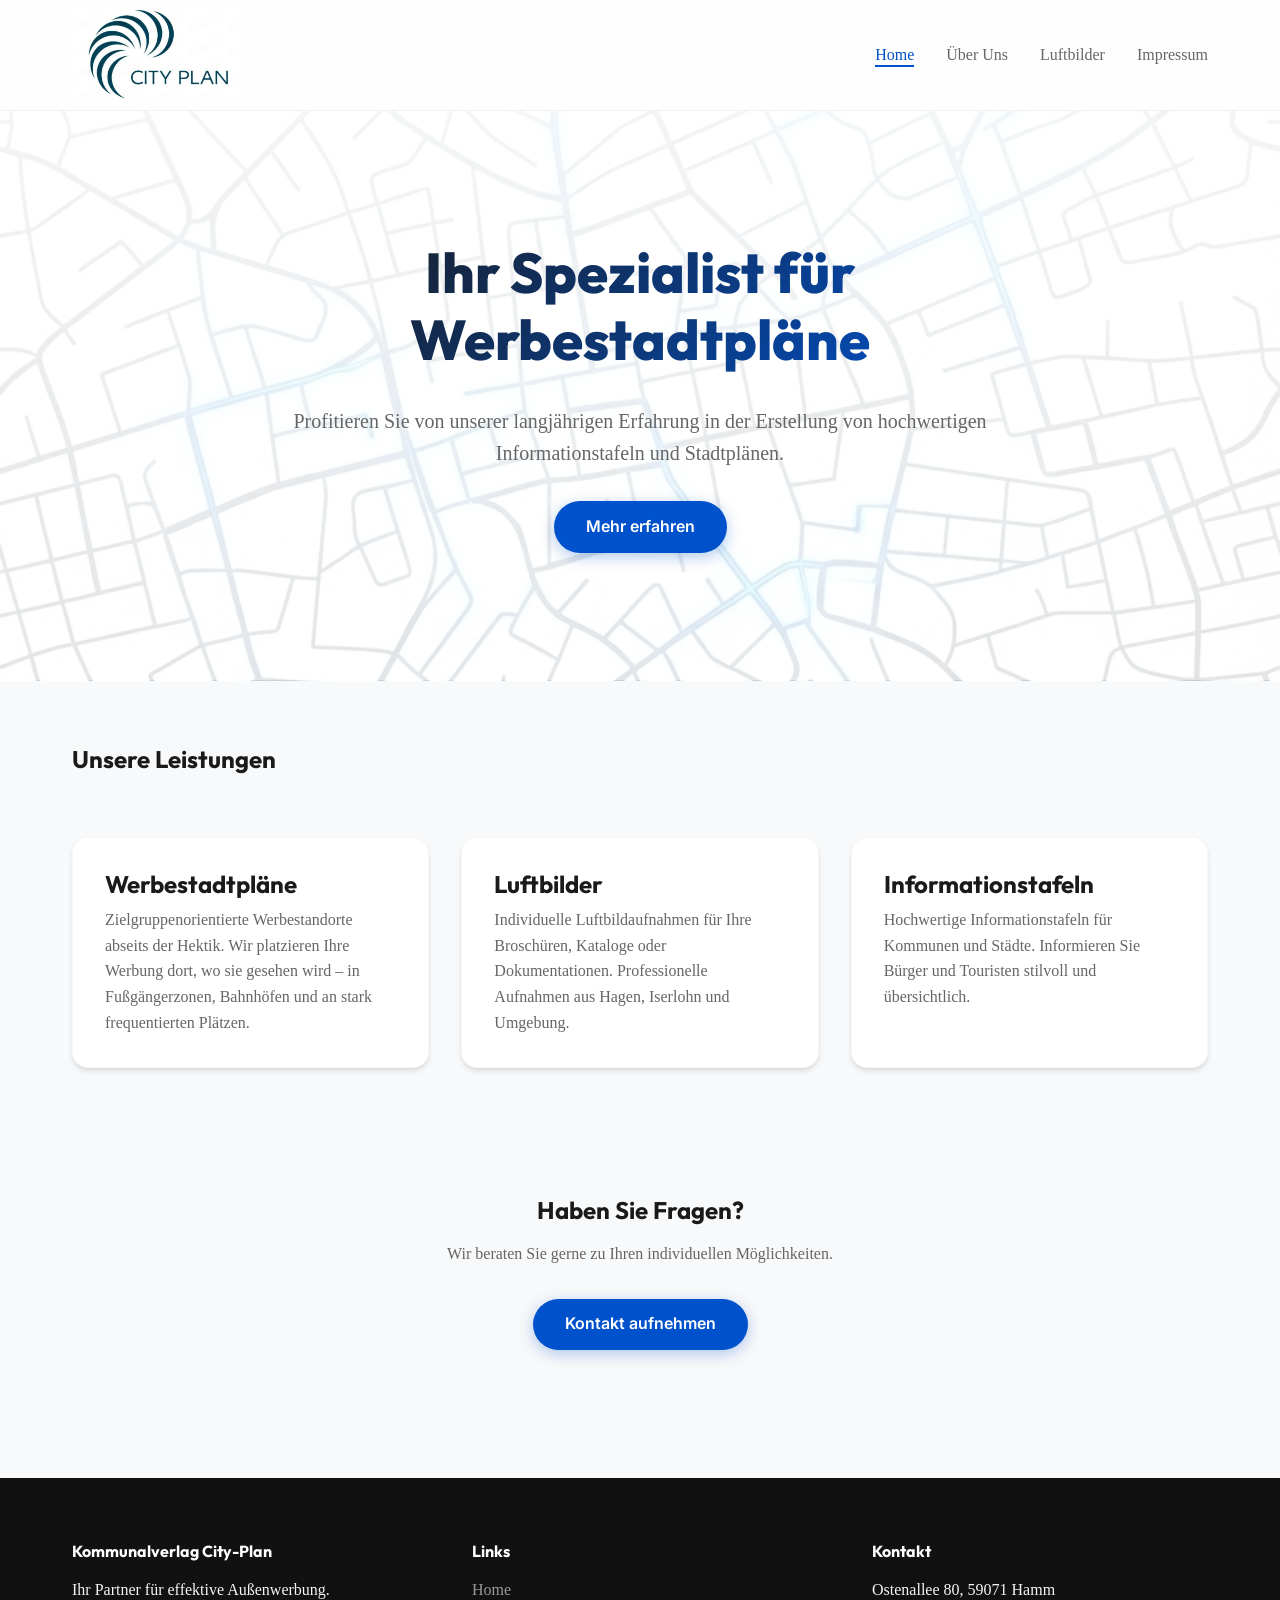
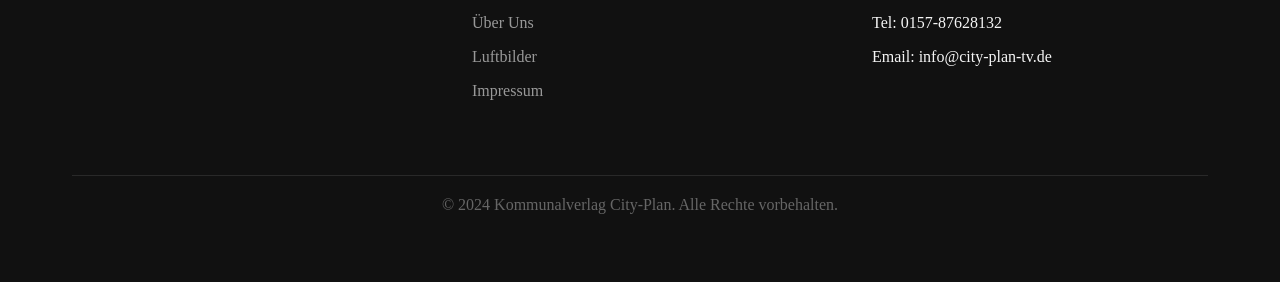
==== index.html @ 6168e519 "Initial Commit" ====
<!DOCTYPE html>
<html lang="de">

<head>
    <meta charset="UTF-8">
    <meta name="viewport" content="width=device-width, initial-scale=1.0">
    <title>Kommunalverlag City-Plan | Ihr Spezialist für Werbestadtpläne</title>
    <meta name="description"
        content="Kommunalverlag City-Plan - Ihr Spezialist für Werbestadtpläne und Informationstafeln in Hamm und Umgebung.">
    <link rel="stylesheet" href="css/style.css">
</head>

<body>

    <!-- Header -->
    <header>
        <div class="container nav-container">
            <a href="index.html" class="logo">
                <img src="assets/logo.jpg" alt="City-Plan Logo">
            </a>
            <button class="mobile-menu-btn" aria-label="Menu">&#9776;</button>
            <nav>
                <ul class="nav-links">
                    <li><a href="index.html" class="nav-link active">Home</a></li>
                    <li><a href="about.html" class="nav-link">Über Uns</a></li>
                    <li><a href="pictures.html" class="nav-link">Luftbilder</a></li>
                    <li><a href="imprint.html" class="nav-link">Impressum</a></li>
                </ul>
            </nav>
        </div>
    </header>

    <!-- Hero Section -->
    <section class="hero">
        <div class="container hero-content">
            <h1>Ihr Spezialist für Werbestadtpläne</h1>
            <p>Profitieren Sie von unserer langjährigen Erfahrung in der Erstellung von hochwertigen Informationstafeln
                und Stadtplänen.</p>
            <a href="about.html" class="btn btn-primary">Mehr erfahren</a>
        </div>
    </section>

    <!-- Services / Features Section -->
    <section class="services">
        <div class="container">
            <h2>Unsere Leistungen</h2>
            <div class="card-grid">
                <article class="card">
                    <h3>Werbestadtpläne</h3>
                    <p>Zielgruppenorientierte Werbestandorte abseits der Hektik. Wir platzieren Ihre Werbung dort, wo
                        sie gesehen wird – in Fußgängerzonen, Bahnhöfen und an stark frequentierten Plätzen.</p>
                </article>
                <article class="card">
                    <h3>Luftbilder</h3>
                    <p>Individuelle Luftbildaufnahmen für Ihre Broschüren, Kataloge oder Dokumentationen. Professionelle
                        Aufnahmen aus Hagen, Iserlohn und Umgebung.</p>
                </article>
                <article class="card">
                    <h3>Informationstafeln</h3>
                    <p>Hochwertige Informationstafeln für Kommunen und Städte. Informieren Sie Bürger und Touristen
                        stilvoll und übersichtlich.</p>
                </article>
            </div>
        </div>
    </section>

    <!-- Call to Action -->
    <section class="cta bg-off-white">
        <div class="container text-center">
            <h2>Haben Sie Fragen?</h2>
            <p class="mb-2 text-gray">Wir beraten Sie gerne zu Ihren individuellen
                Möglichkeiten.</p>
            <a href="imprint.html" class="btn btn-primary">Kontakt aufnehmen</a>
        </div>
    </section>

    <!-- Footer -->
    <footer>
        <div class="container">
            <div class="footer-content">
                <div class="footer-col">
                    <h4>Kommunalverlag City-Plan</h4>
                    <p>Ihr Partner für effektive Außenwerbung.</p>
                </div>
                <div class="footer-col">
                    <h4>Links</h4>
                    <ul>
                        <li><a href="index.html">Home</a></li>
                        <li><a href="about.html">Über Uns</a></li>
                        <li><a href="pictures.html">Luftbilder</a></li>
                        <li><a href="imprint.html">Impressum</a></li>
                    </ul>
                </div>
                <div class="footer-col">
                    <h4>Kontakt</h4>
                    <ul>
                        <li>Ostenallee 80, 59071 Hamm</li>
                        <li>Tel: 0157-87628132</li>
                        <li>Email: info@city-plan-tv.de</li>
                    </ul>
                </div>
            </div>
            <div class="footer-bottom">
                <p>&copy; 2024 Kommunalverlag City-Plan. Alle Rechte vorbehalten.</p>
            </div>
        </div>
    </footer>

    <script src="js/main.js"></script>
</body>

</html>
---- css/style.css ----
/* Google Fonts */
@import url('https://fonts.googleapis.com/css2?family=Inter:wght@300;400;500;600;700;800&family=Outfit:wght@400;600;700&display=swap');

:root {
  /* Color Palette - Modern & Premium */
  --primary: #0052cc;
  /* Deep Blue from reference */
  --primary-hover: #003d99;
  --accent: #2c2c2c;
  --text-dark: #1a1a1a;
  --text-light: #f5f5f5;
  --text-gray: #666666;
  --bg-light: #ffffff;
  --bg-off-white: #f8f9fa;
  --bg-dark: #111111;

  /* Cards & Shadows */
  --card-bg: #ffffff;
  --card-shadow: 0 4px 6px -1px rgba(0, 0, 0, 0.1), 0 2px 4px -1px rgba(0, 0, 0, 0.06);
  --card-shadow-hover: 0 10px 15px -3px rgba(0, 0, 0, 0.1), 0 4px 6px -2px rgba(0, 0, 0, 0.05);
  --border-radius: 1rem;
  --border-radius-sm: 0.5rem;

  /* Typography */
  --font-heading: 'Outfit', sans-serif;
  --font-body: 'Inter', sans-serif;

  /* Spacing */
  --container-width: 1200px;
  --spacing-sm: 0.5rem;
  --spacing-md: 1rem;
  --spacing-lg: 2rem;
  --spacing-xl: 4rem;
}

* {
  margin: 0;
  padding: 0;
  box-sizing: border-box;
}

body {
  font-family: --font-body;
  background-color: var(--bg-off-white);
  color: var(--text-dark);
  line-height: 1.6;
  -webkit-font-smoothing: antialiased;
}

h1,
h2,
h3,
h4,
h5,
h6 {
  font-family: var(--font-heading);
  line-height: 1.2;
  color: var(--text-dark);
  margin-bottom: var(--spacing-md);
}

a {
  text-decoration: none;
  color: inherit;
  transition: all 0.2s ease;
}

img {
  max-width: 100%;
  display: block;
}

li {
  list-style: none;
}

/* Layout */
.container {
  max-width: var(--container-width);
  margin: 0 auto;
  padding: 0 var(--spacing-lg);
}

section {
  padding: var(--spacing-xl) 0;
}

/* Header & Nav */
header {
  background-color: rgba(255, 255, 255, 0.8);
  backdrop-filter: blur(12px);
  position: sticky;
  top: 0;
  z-index: 1000;
  border-bottom: 1px solid rgba(0, 0, 0, 0.05);
}

.nav-container {
  display: flex;
  justify-content: space-between;
  align-items: center;
  height: 110px;
}

.logo {
  display: block;
  height: 90px;
}

.logo img {
  height: 100%;
  width: auto;
  display: block;
}

.nav-links {
  display: flex;
  gap: var(--spacing-lg);
}

.nav-link {
  font-weight: 500;
  font-size: 1rem;
  color: var(--text-gray);
  position: relative;
}

.nav-link:hover,
.nav-link.active {
  color: var(--primary);
}

.nav-link::after {
  content: '';
  position: absolute;
  width: 0;
  height: 2px;
  bottom: -4px;
  left: 0;
  background-color: var(--primary);
  transition: width 0.3s ease;
}

.nav-link:hover::after,
.nav-link.active::after {
  width: 100%;
}

/* Carousel Gallery */
.carousel-container {
  position: relative;
  max-width: 900px;
  margin: 2rem auto;
  border-radius: var(--border-radius);
  overflow: hidden;
  box-shadow: var(--card-shadow-hover);
  background: #000;
  aspect-ratio: 16 / 9;
}

.carousel-slide {
  display: none;
  width: 100%;
  height: 100%;
}

.carousel-slide.active {
  display: block;
  animation: fadeEffect 0.5s;
}

.carousel-slide img {
  width: 100%;
  height: 100%;
  object-fit: contain;
  /* changed to contain to respect aspect ratios if different */
  object-fit: cover;
  /* Back to cover for full bleed experience as per design usually */
}

@keyframes fadeEffect {
  from {
    opacity: 0.4
  }

  to {
    opacity: 1
  }
}

.carousel-btn {
  position: absolute;
  top: 50%;
  transform: translateY(-50%);
  width: 50px;
  height: 50px;
  background-color: rgba(255, 255, 255, 0.2);
  backdrop-filter: blur(5px);
  color: white;
  border: none;
  border-radius: 50%;
  /* Roundell style buttons */
  cursor: pointer;
  font-size: 1.5rem;
  transition: all 0.3s ease;
  display: flex;
  align-items: center;
  justify-content: center;
  z-index: 10;
}

.carousel-btn:hover {
  background-color: rgba(255, 255, 255, 0.8);
  color: var(--primary);
}

.prev {
  left: 20px;
}

.next {
  right: 20px;
}

.carousel-indicators {
  position: absolute;
  bottom: 20px;
  left: 50%;
  transform: translateX(-50%);
  display: flex;
  gap: 10px;
  z-index: 10;
}

.dot {
  width: 12px;
  height: 12px;
  background-color: rgba(255, 255, 255, 0.5);
  border-radius: 50%;
  cursor: pointer;
  transition: all 0.3s ease;
}

.dot.active,
.dot:hover {
  background-color: white;
  transform: scale(1.2);
}

/* Hero Section */
.hero {
  padding: 8rem 0;
  text-align: center;
  position: relative;
  overflow: hidden;
  background-image: linear-gradient(rgba(255, 255, 255, 0.92), rgba(255, 255, 255, 0.8)), url('../assets/city-map-bg.png');
  background-size: cover;
  background-position: center;
}

.hero-content {
  max-width: 800px;
  margin: 0 auto;
  position: relative;
  z-index: 2;
}

.hero h1 {
  font-size: 3.5rem;
  font-weight: 800;
  background: linear-gradient(135deg, var(--text-dark) 0%, var(--primary) 100%);
  -webkit-background-clip: text;
  background-clip: text;
  -webkit-text-fill-color: transparent;
  margin-bottom: var(--spacing-lg);
}

.hero p {
  font-size: 1.25rem;
  color: var(--text-gray);
  margin-bottom: var(--spacing-lg);
}

/* Buttons */
.btn {
  display: inline-block;
  padding: 0.8rem 2rem;
  border-radius: 50px;
  font-weight: 600;
  cursor: pointer;
  border: none;
  font-family: var(--font-body);
}

.btn-primary {
  background-color: var(--primary);
  color: white;
  box-shadow: 0 4px 15px rgba(0, 82, 204, 0.3);
}

.btn-primary:hover {
  background-color: var(--primary-hover);
  transform: translateY(-2px);
  box-shadow: 0 8px 20px rgba(0, 82, 204, 0.4);
}

/* Cards */
.card-grid {
  display: grid;
  grid-template-columns: repeat(auto-fit, minmax(300px, 1fr));
  gap: var(--spacing-lg);
  margin-top: var(--spacing-xl);
}

.card {
  background: var(--card-bg);
  padding: var(--spacing-lg);
  border-radius: var(--border-radius);
  box-shadow: var(--card-shadow);
  transition: transform 0.3s ease, box-shadow 0.3s ease;
  border: 1px solid rgba(0, 0, 0, 0.03);
  display: flex;
  flex-direction: column;
}

.card:hover {
  transform: translateY(-5px);
  box-shadow: var(--card-shadow-hover);
}

.card h3 {
  font-size: 1.5rem;
  margin-bottom: var(--spacing-sm);
}

.card p {
  color: var(--text-gray);
  flex-grow: 1;
}

/* Footer */
footer {
  background-color: var(--bg-dark);
  color: var(--text-light);
  padding: var(--spacing-xl) 0;
  margin-top: var(--spacing-xl);
}

.footer-content {
  display: grid;
  grid-template-columns: repeat(auto-fit, minmax(200px, 1fr));
  gap: var(--spacing-xl);
}

.footer-col h4 {
  color: white;
  margin-bottom: var(--spacing-md);
}

.footer-col ul li {
  margin-bottom: var(--spacing-sm);
}

.footer-col a {
  color: #999;
}

.footer-col a:hover {
  color: white;
}

.footer-bottom {
  border-top: 1px solid rgba(255, 255, 255, 0.1);
  margin-top: var(--spacing-xl);
  padding-top: var(--spacing-md);
  text-align: center;
  color: #666;
}

/* Mobile Nav */
.mobile-menu-btn {
  display: none;
  font-size: 1.5rem;
  background: none;
  border: none;
  cursor: pointer;
  color: var(--text-dark);
}

@media (max-width: 768px) {
  .nav-links {
    display: none;
    /* Add JS toggle later */
    position: absolute;
    top: 110px;
    left: 0;
    width: 100%;
    background-color: white;
    flex-direction: column;
    padding: var(--spacing-lg);
    box-shadow: 0 4px 6px rgba(0, 0, 0, 0.1);
  }

  .nav-links.active {
    display: flex;
  }

  .mobile-menu-btn {
    display: block;
  }

  .hero h1 {
    font-size: 2.5rem;
  }
}

/* Utilities & Components Refactored */
.text-center {
  text-align: center;
}

.mt-1 {
  margin-top: 1rem;
}

.mt-2 {
  margin-top: 2rem;
}

.mt-3 {
  margin-top: 3rem;
}

.mb-1 {
  margin-bottom: 1rem;
}

.mb-2 {
  margin-bottom: 2rem;
}

.mb-3 {
  margin-bottom: 3rem;
}

.pt-0 {
  padding-top: 0;
}

.hero-compact {
  padding: 4rem 0;
}

.imprint-card {
  max-width: 800px;
  margin: 0 auto;
}

.imprint-divider {
  margin: 2rem 0;
  border: 0;
  border-top: 1px solid #eee;
}

.legal-text {
  font-size: 0.9rem;
  margin-bottom: 1rem;
}

.team-grid {
  justify-content: center;
}

.team-card {
  text-align: center;
}

.team-avatar {
  width: 100px;
  height: 100px;
  background-color: var(--primary);
  border-radius: 50%;
  margin: 0 auto 1rem;
  display: flex;
  align-items: center;
  justify-content: center;
  color: white;
  font-size: 2rem;
  font-weight: bold;
}


.bg-off-white {
  background-color: var(--bg-off-white);
}

.text-gray {
  color: var(--text-gray);
}

.team-avatar.accent {
  background-color: var(--accent);
}
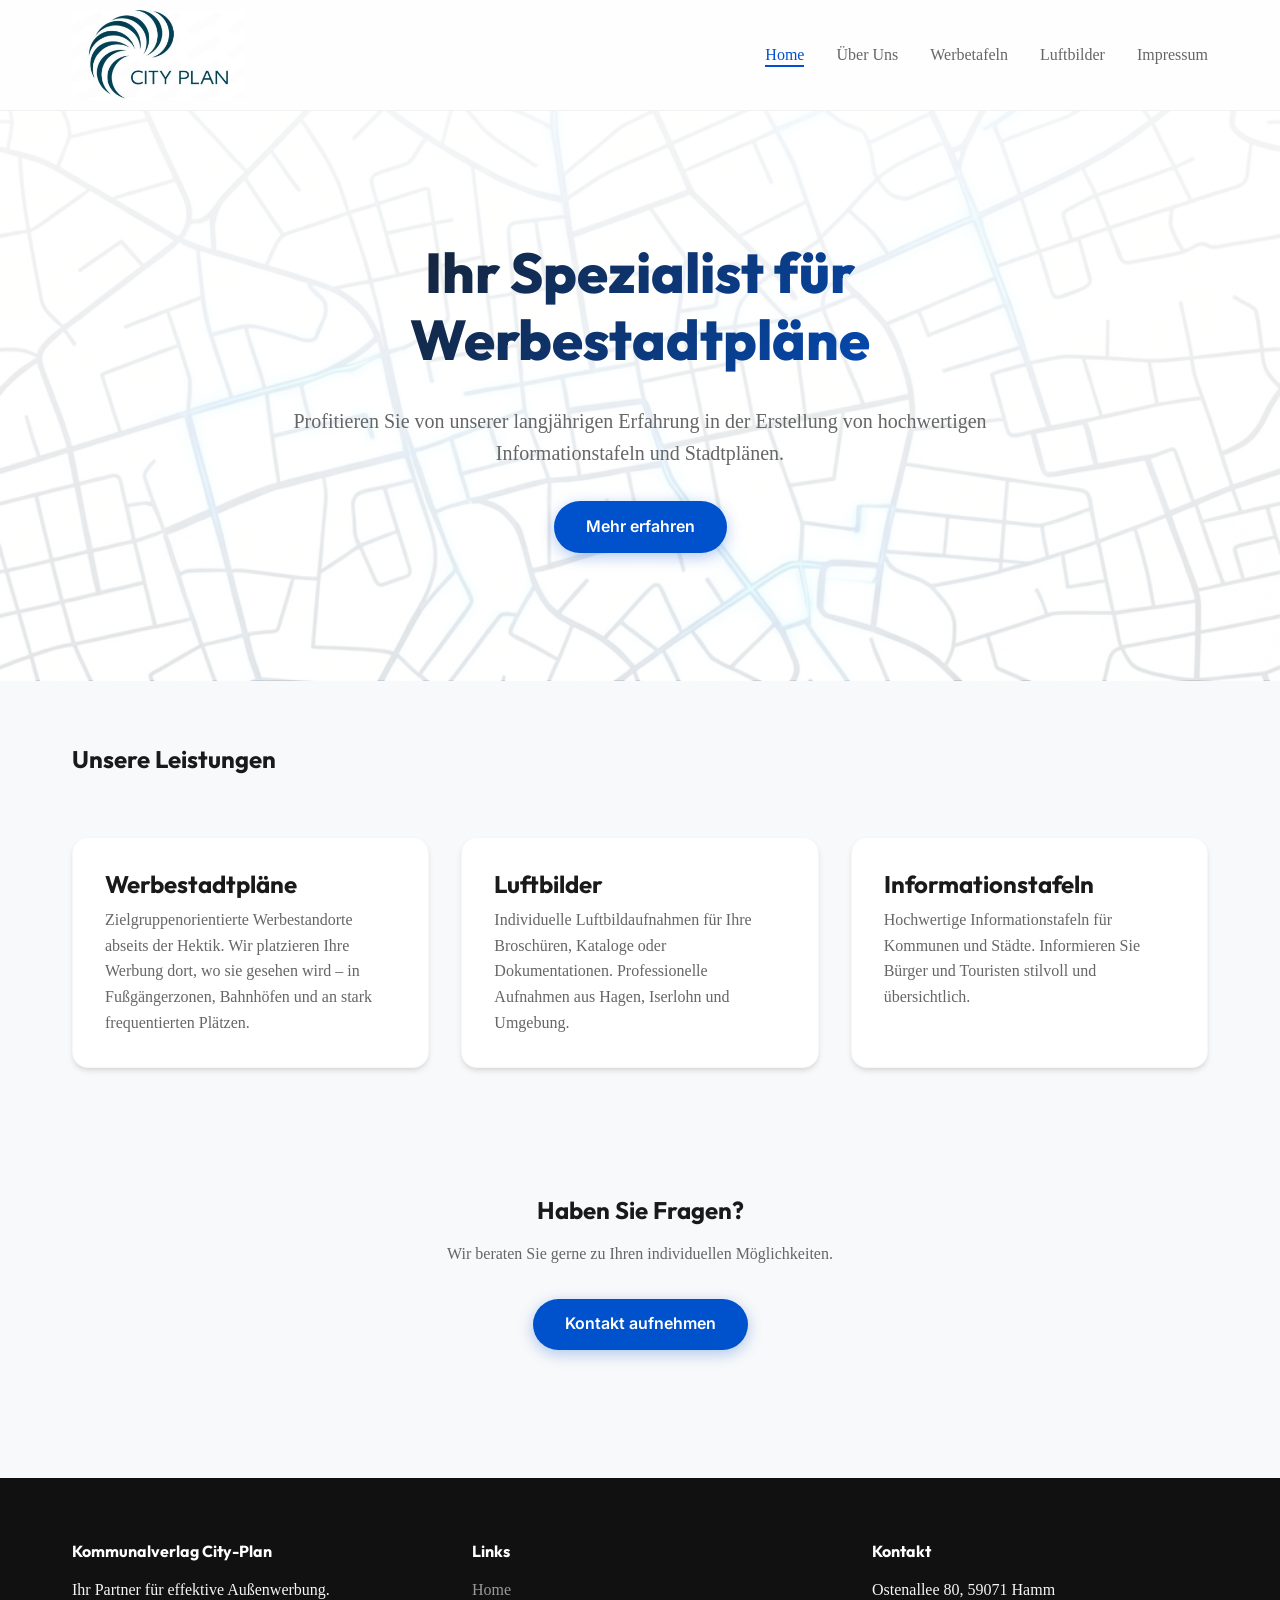
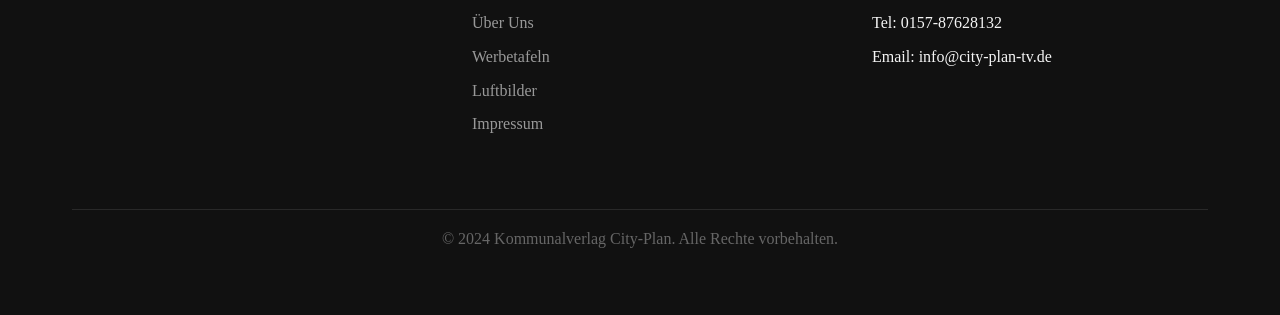
==== commit 5eae6f8e: "Add Werbetafeln page and update navigation" ====
--- a/index.html
+++ b/index.html
@@ -23,6 +23,7 @@
                 <ul class="nav-links">
                     <li><a href="index.html" class="nav-link active">Home</a></li>
                     <li><a href="about.html" class="nav-link">Über Uns</a></li>
+                    <li><a href="werbetafeln.html" class="nav-link">Werbetafeln</a></li>
                     <li><a href="pictures.html" class="nav-link">Luftbilder</a></li>
                     <li><a href="imprint.html" class="nav-link">Impressum</a></li>
                 </ul>
@@ -87,6 +88,7 @@
                     <ul>
                         <li><a href="index.html">Home</a></li>
                         <li><a href="about.html">Über Uns</a></li>
+                        <li><a href="werbetafeln.html">Werbetafeln</a></li>
                         <li><a href="pictures.html">Luftbilder</a></li>
                         <li><a href="imprint.html">Impressum</a></li>
                     </ul>
